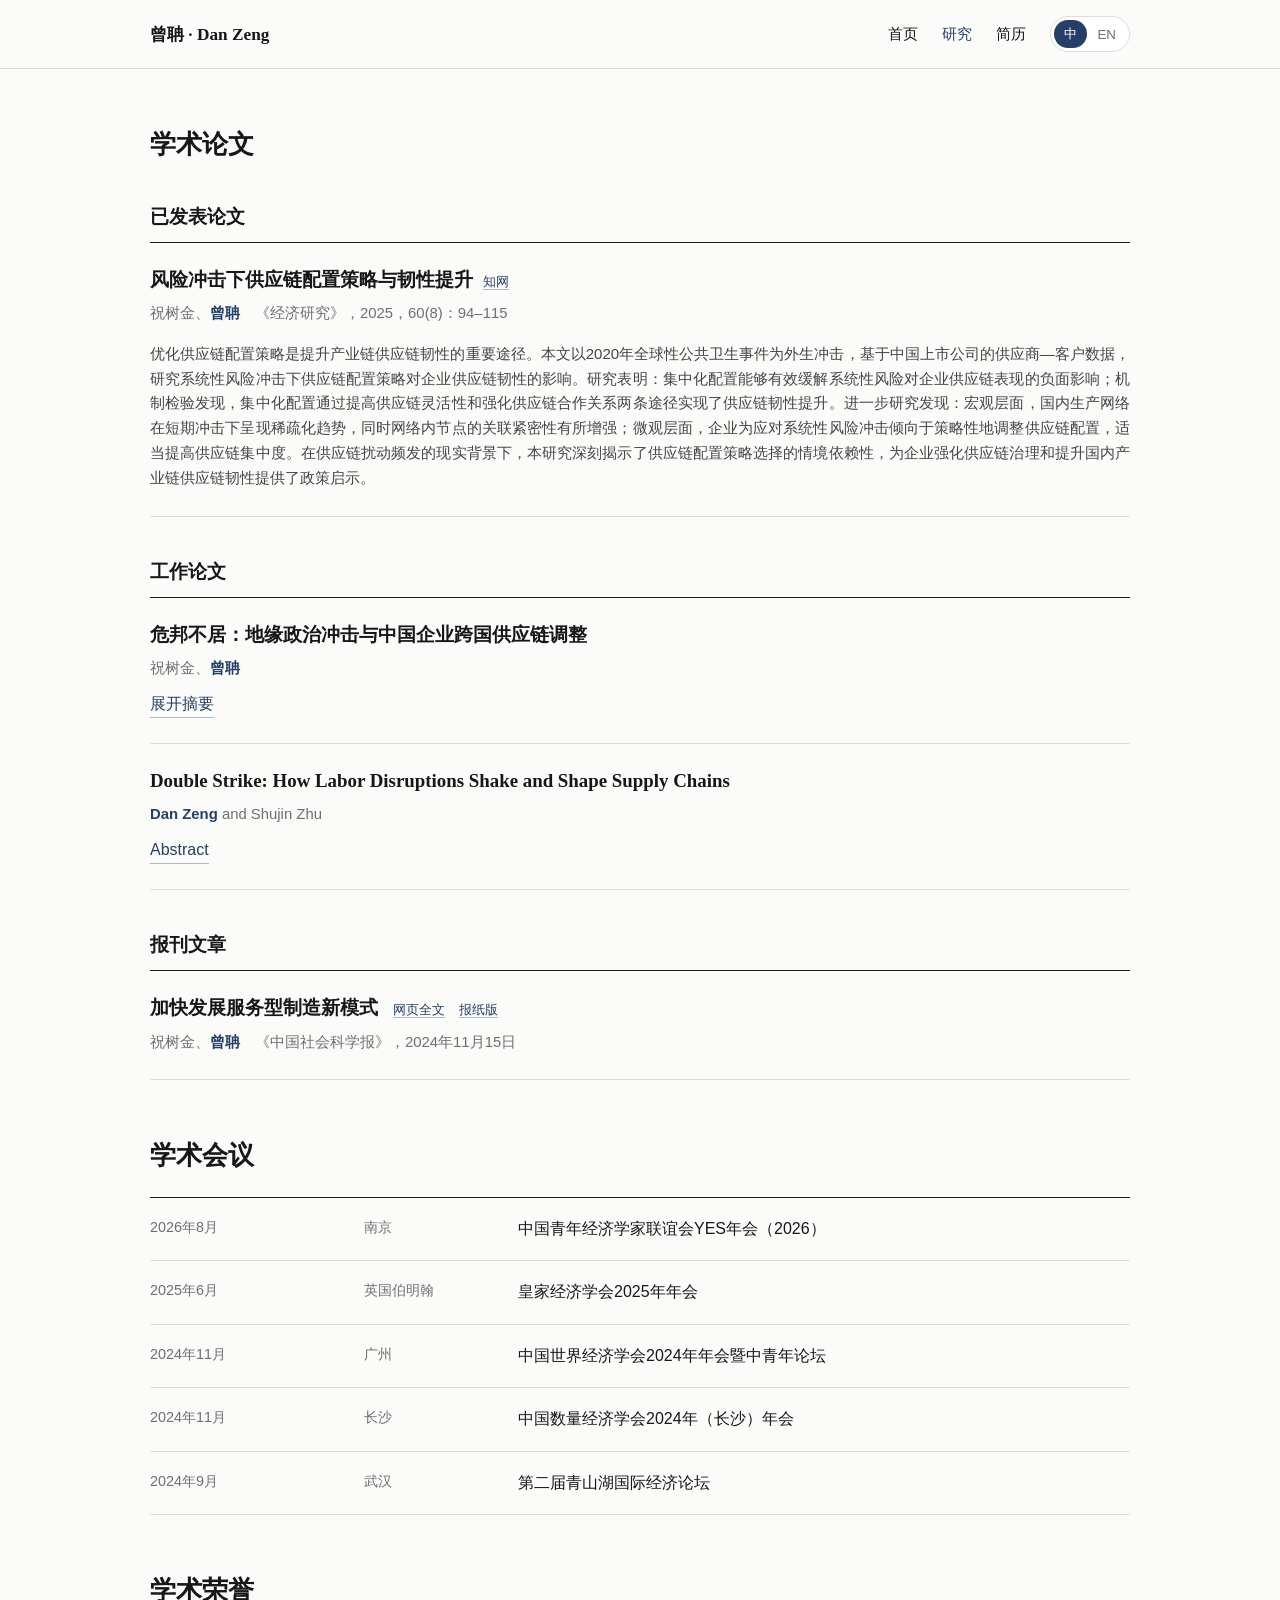
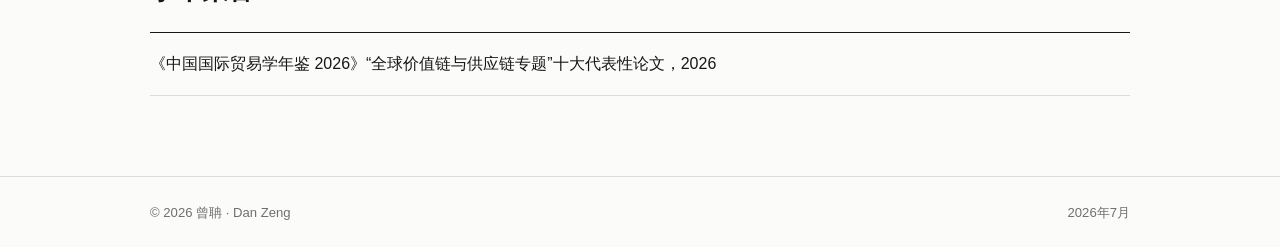
==== research/index.html @ 36a7c8dc "Academic homepage" ====
<!doctype html>
<html lang="zh-CN">
<head>
  <meta charset="utf-8">
  <meta name="viewport" content="width=device-width,initial-scale=1">
  <meta name="description" content="曾聃（Dan Zeng）的学术论文、学术会议与学术荣誉。">
  <title>研究｜曾聃</title>
  <link rel="stylesheet" href="../assets/style.css">
</head>
<body data-page="research">

<header>
  <nav class="shell">
    <a class="brand" href="../index.html">
      <span class="zh-inline">曾聃 · Dan Zeng</span>
      <span class="en-inline">Dan Zeng</span>
    </a>
    <div class="nav-right">
      <a class="nav-link" href="../index.html">
        <span class="zh-inline">首页</span>
        <span class="en-inline">Home</span>
      </a>
      <a class="nav-link current" href="../research/">
        <span class="zh-inline">研究</span>
        <span class="en-inline">Research</span>
      </a>
      <a class="cvnav zh-inline" href="../assets/Dan_Zeng_CV.pdf" download="曾聃_CV.pdf">简历</a>
      <a class="cvnav en-inline" href="../assets/Dan_Zeng_CV.pdf" download="Dan_Zeng_CV.pdf">CV</a>
      <div class="lang">
        <button class="active" data-lang="zh">
          <span class="zh-inline">中</span>
          <span class="en-inline">ZH</span>
        </button>
        <button data-lang="en">EN</button>
      </div>
    </div>
  </nav>
</header>

<main class="shell">
<section class="">
<div data-zh="">
<section class="section">
<h2 class="section-title">学术论文</h2>
<h3 class="group-title">已发表论文</h3>
<div class="list">
<article class="entry">
<h3>风险冲击下供应链配置策略与韧性提升<a class="title-link" href="https://kns.cnki.net/kcms2/article/abstract?v=sUuNT8fGw0Y4GY1G13evHXnvsUGWFtTm3AGxuzc1XYbuRYYMuDi2vYIaDCOghoCq0rCmxSfjYTHoL0XJnp8tQxZayFyf7AiQIaCvtNJuviTf3BXlZ0Lkf_RaX3jJgqE-dHSLR-b7Gu_nHkRjNMzJjn4wbtHKgWnX2K0snzRrlSoRZ4gO3MzoKQ==&amp;uniplatform=NZKPT&amp;language=CHS" target="_blank">知网</a></h3>
<div class="pub-meta">祝树金、<strong>曾聃</strong>　《经济研究》，2025，60(8)：94–115</div>
<p class="paper-abstract">优化供应链配置策略是提升产业链供应链韧性的重要途径。本文以2020年全球性公共卫生事件为外生冲击，基于中国上市公司的供应商—客户数据，研究系统性风险冲击下供应链配置策略对企业供应链韧性的影响。研究表明：集中化配置能够有效缓解系统性风险对企业供应链表现的负面影响；机制检验发现，集中化配置通过提高供应链灵活性和强化供应链合作关系两条途径实现了供应链韧性提升。进一步研究发现：宏观层面，国内生产网络在短期冲击下呈现稀疏化趋势，同时网络内节点的关联紧密性有所增强；微观层面，企业为应对系统性风险冲击倾向于策略性地调整供应链配置，适当提高供应链集中度。在供应链扰动频发的现实背景下，本研究深刻揭示了供应链配置策略选择的情境依赖性，为企业强化供应链治理和提升国内产业链供应链韧性提供了政策启示。</p>
</article>
</div>
<h3 class="group-title">工作论文</h3>
<div class="list">
<article class="entry">
<h3>危邦不居：地缘政治冲击与中国企业跨国供应链调整</h3>
<div class="authors">祝树金、<strong>曾聃</strong></div>
<div class="actions"><button onclick="toggleAbs('geo-zh',this,'展开摘要','收起摘要')">展开摘要</button></div>
<div class="abstract" id="geo-zh">地缘政治博弈正在深刻重塑国际经贸秩序与全球生产分工格局，维护产业链供应链安全稳定的重要性日益凸显。本文基于GDELT新闻大数据和FactSet Revere全球供应链数据，构造中国与海外来源国之间的双边地缘政治冲击指标，考察其对中国上市公司跨国供应链调整的影响。研究发现，双边地缘政治冲击显著增加了企业在受影响来源国的供应商关系终止数，使其在该来源国的供应商关系数量净减少；机制检验发现，企业地缘政治风险感知是上述影响的重要传导渠道，形成具体风险预期的企业关系终止数更多；从效率与安全选择偏向来看，地缘政治冲击使企业在终止既有供应商关系时更侧重于安全优先而规避潜在风险。进一步考察企业整体跨国供应链布局发现，企业在短期内主要通过在既有来源国范围内调整供应商组合以应对地缘政治冲击。本研究系统揭示了地缘政治冲击下中国企业跨国供应链调整的特征与路径，为更好统筹发展和安全、防范和应对地缘政治风险提供了政策启示。</div>
</article>
<article class="entry">
<h3 lang="en">Double Strike: How Labor Disruptions Shake and Shape Supply Chains</h3>
<div class="authors"><strong>Dan Zeng</strong> and Shujin Zhu</div>
<div class="actions"><button onclick="toggleAbs('double-zh',this,'Abstract','Hide abstract')">Abstract</button></div>
<div class="abstract" id="double-zh" lang="en">This paper studies the propagation of labor disruptions through supply chains and the role of diversification in shaping resilience. Using data on 5 million supply chain relationships and major work stoppages in the United States, we document three key facts: strikes propagate mainly upstream, causing substantial revenue losses for suppliers while leaving customers largely unaffected; diversification weakens resilience, as the costs of managing diverse networks outweigh risk-sharing benefits; affected suppliers lose more customers and acquire fewer new ones, especially among diversified suppliers. These findings reveal potential vulnerabilities of diversification strategies in risk management.</div>
</article>
</div>
<h3 class="group-title">报刊文章</h3>
<div class="list">
<article class="entry">
<h3>加快发展服务型制造新模式 <a class="title-link" href="https://www.cssn.cn/skgz/bwyc/202411/t20241115_5802596.shtml" target="_blank">网页全文</a> <a class="title-link" href="https://epaper.csstoday.cn/epaper/read.do?m=i&amp;iid=6964&amp;eid=50230&amp;idate=12_2024-11-15_A04" target="_blank">报纸版</a></h3>
<div class="pub-meta">祝树金、<strong>曾聃</strong>　《中国社会科学报》，2024年11月15日</div>
</article>
</div>
</section>
<section class="section">
<h2 class="section-title">学术会议</h2>
<div class="conference-list">
<div class="conference-row"><div class="conf-date">2026年8月</div><div class="conf-place">南京</div><div>中国青年经济学家联谊会YES年会（2026）</div></div>
<div class="conference-row"><div class="conf-date">2025年6月</div><div class="conf-place">英国伯明翰</div><div>皇家经济学会2025年年会</div></div>
<div class="conference-row"><div class="conf-date">2024年11月</div><div class="conf-place">广州</div><div>中国世界经济学会2024年年会暨中青年论坛</div></div>
<div class="conference-row"><div class="conf-date">2024年11月</div><div class="conf-place">长沙</div><div>中国数量经济学会2024年（长沙）年会</div></div>
<div class="conference-row"><div class="conf-date">2024年9月</div><div class="conf-place">武汉</div><div>第二届青山湖国际经济论坛</div></div>
</div>
</section>
<section class="section">
<h2 class="section-title">学术荣誉</h2>
<div class="simple-list">
<div class="simple-item">《中国国际贸易学年鉴 2026》“全球价值链与供应链专题”十大代表性论文，2026</div>
</div>
</section>
</div>
<div data-en="">
<section class="section">
<h2 class="section-title">Research Papers</h2>
<h3 class="group-title">Publication</h3>
<div class="list">
<article class="entry">
<h3>Supply Chain Configuration Strategies and Resilience Enhancement under Risk Shocks<a class="title-link" href="https://kns.cnki.net/kcms2/article/abstract?v=sUuNT8fGw0Y4GY1G13evHXnvsUGWFtTm3AGxuzc1XYbuRYYMuDi2vYIaDCOghoCq0rCmxSfjYTHoL0XJnp8tQxZayFyf7AiQIaCvtNJuviTf3BXlZ0Lkf_RaX3jJgqE-dHSLR-b7Gu_nHkRjNMzJjn4wbtHKgWnX2K0snzRrlSoRZ4gO3MzoKQ==&amp;uniplatform=NZKPT&amp;language=CHS" target="_blank">CNKI</a></h3>
<div class="pub-meta">Shujin Zhu and <strong>Dan Zeng</strong> · <em>Economic Research Journal</em>, 2025, 60(8): 94–115</div>
<p class="paper-abstract">Optimizing supply-chain configuration is an important means of strengthening supply-chain resilience. Taking the global public-health emergency in 2020 as an exogenous shock and using supplier–customer data for Chinese listed firms, this paper examines how supply-chain configuration affects firm resilience under systemic risk. Concentrated configurations significantly mitigate the adverse effects of systemic risk on supply-chain performance. This effect operates through greater supply-chain flexibility and stronger cooperative relationships. At the macro level, domestic production networks become sparser after a short-run shock while ties among remaining nodes become closer. At the micro level, firms respond strategically by moderately increasing supply-chain concentration. The findings highlight the context dependence of supply-chain configuration choices and provide implications for supply-chain governance and resilience.</p>
</article>
</div>
<h3 class="group-title">Working Papers</h3>
<div class="list">
<article class="entry">
<h3>Avoiding Troubled Countries: Geopolitical Shocks and the Reconfiguration of Chinese Firms’ Global Supply Chains</h3>
<div class="authors">Shujin Zhu and <strong>Dan Zeng</strong></div>
<div class="actions"><button onclick="toggleAbs('geo-en',this,'Abstract','Hide abstract')">Abstract</button></div>
<div class="abstract" id="geo-en">Geopolitical rivalry is profoundly reshaping the international economic and trade order and the global division of production, making the security and stability of industrial and supply chains increasingly important. Using GDELT news data and FactSet Revere global supply-chain data, this paper constructs bilateral geopolitical-shock measures between China and foreign source countries and examines their effects on the cross-border supply-chain adjustments of Chinese listed firms. Bilateral geopolitical shocks significantly increase the number of supplier relationships terminated in the affected source country and reduce firms’ net number of supplier relationships there. Firms’ perceived geopolitical risk is an important transmission channel: firms that form concrete expectations of risk terminate more relationships. When balancing efficiency and security, firms place greater weight on security and avoid potential risks when terminating incumbent supplier relationships. In the short run, firms mainly respond by reconfiguring suppliers within their existing set of source countries. The findings document how Chinese firms adjust cross-border supply chains under geopolitical shocks and provide implications for coordinating development and security and managing geopolitical risk.</div>
</article>
<article class="entry">
<h3>Double Strike: How Labor Disruptions Shake and Shape Supply Chains</h3>
<div class="authors"><strong>Dan Zeng</strong> and Shujin Zhu</div>
<div class="actions"><button onclick="toggleAbs('double-en',this,'Abstract','Hide abstract')">Abstract</button></div>
<div class="abstract" id="double-en">This paper studies the propagation of labor disruptions through supply chains and the role of diversification in shaping resilience. Using data on 5 million supply chain relationships and major work stoppages in the United States, we document three key facts: strikes propagate mainly upstream, causing substantial revenue losses for suppliers while leaving customers largely unaffected; diversification weakens resilience, as the costs of managing diverse networks outweigh risk-sharing benefits; affected suppliers lose more customers and acquire fewer new ones, especially among diversified suppliers. These findings reveal potential vulnerabilities of diversification strategies in risk management.</div>
</article>
</div>
<h3 class="group-title">Newspaper Article</h3>
<div class="list">
<article class="entry">
<h3>Accelerating the Development of New Service-Oriented Manufacturing Models <a class="title-link" href="https://www.cssn.cn/skgz/bwyc/202411/t20241115_5802596.shtml" target="_blank">Web Article</a> <a class="title-link" href="https://epaper.csstoday.cn/epaper/read.do?m=i&amp;iid=6964&amp;eid=50230&amp;idate=12_2024-11-15_A04" target="_blank">Print Edition</a></h3>
<div class="pub-meta">Shujin Zhu and <strong>Dan Zeng</strong> · <em>Chinese Social Sciences Today</em>, November 15, 2024</div>
</article>
</div>
</section>
<section class="section">
<h2 class="section-title">Conferences</h2>
<div class="conference-list">
<div class="conference-row"><div class="conf-date">August 2026</div><div class="conf-place">Nanjing, China</div><div>Young Economist Society (YES) Annual Conference 2026</div></div>
<div class="conference-row"><div class="conf-date">June 2025</div><div class="conf-place">Birmingham, UK</div><div>Royal Economic Society 2025 Annual Conference</div></div>
<div class="conference-row"><div class="conf-date">November 2024</div><div class="conf-place">Guangzhou, China</div><div>2024 Annual Conference and Young Scholars Forum of the Chinese Society of World Economics</div></div>
<div class="conference-row"><div class="conf-date">November 2024</div><div class="conf-place">Changsha, China</div><div>2024 Annual Conference of the Chinese Association of Quantitative Economics</div></div>
<div class="conference-row"><div class="conf-date">September 2024</div><div class="conf-place">Wuhan, China</div><div>Second Qingshan Lake International Economics Forum</div></div>
</div>
</section>
<section class="section">
<h2 class="section-title">Honors</h2>
<div class="simple-list">
<div class="simple-item">Top Ten Representative Papers in the “Global Value Chains and Supply Chains” Section, <em>China International Trade Yearbook 2026</em>, 2026</div>
</div>
</section>
</div>
</section>
</main>

<footer>
  <div class="footer shell">
    <span class="zh-inline">© 2026 曾聃 · Dan Zeng</span>
    <span class="en-inline">© 2026 Dan Zeng</span>
    <span class="zh-inline">2026年7月</span>
    <span class="en-inline">July 2026</span>
  </div>
</footer>

<script src="../assets/site.js"></script>
</body>
</html>
---- assets/style.css ----
:root{--bg:#fbfbfa;--paper:#fff;--text:#171717;--muted:#6f6f6f;--line:#ddddda;--accent:#263f66;--max:980px}
*{box-sizing:border-box} body{margin:0;background:var(--bg);color:var(--text);font-family:"Noto Sans SC","PingFang SC","Microsoft YaHei",-apple-system,BlinkMacSystemFont,"Segoe UI",sans-serif;line-height:1.65}
a{color:inherit;text-decoration:none} a:hover{color:var(--accent)} .shell{width:min(calc(100% - 40px),var(--max));margin:auto}
header{position:sticky;top:0;z-index:5;background:rgba(251,251,250,.94);border-bottom:1px solid var(--line);backdrop-filter:blur(12px)}
nav{min-height:68px;display:flex;align-items:center;justify-content:space-between;gap:24px}
.brand{font:700 1.08rem Georgia,serif} .nav-right{display:flex;align-items:center;gap:24px;font-size:.93rem}
.nav-link{cursor:pointer} .lang{display:flex;padding:3px;border:1px solid var(--line);border-radius:999px;background:white}
.lang button{border:0;background:transparent;border-radius:999px;padding:5px 10px;color:var(--muted);cursor:pointer} .lang button.active{background:var(--accent);color:#fff}
main{padding-bottom:80px} .page{display:none} .page.active{display:block}
.hero{display:grid;grid-template-columns:minmax(0,1fr) 340px;gap:64px;align-items:center;padding:82px 0 68px;border-bottom:1px solid var(--line)}
.photo{width:150px;height:150px;object-fit:cover;object-position:center 23%;border-radius:8px}
h1{margin:0;font:600 clamp(3rem,6vw,5rem)/1 Georgia,"Times New Roman","Songti SC",serif;letter-spacing:-.035em}
.name-en{display:block;margin:14px 0 0;padding:0;color:var(--muted);font:400 clamp(1.15rem,2.2vw,1.55rem) Georgia,serif;letter-spacing:0;word-spacing:.08em;text-align:left}
.identity{margin-top:28px;font-size:1.04rem} .sub-en{color:var(--muted);font:400 .95rem Georgia,serif} .aff{margin-top:14px}
.side{display:flex;flex-direction:column;align-items:flex-start} .side .photo{margin-bottom:22px}.interest-block{padding-left:22px;border-left:2px solid var(--accent)} .side h2{margin:0 0 12px;font-size:.82rem;letter-spacing:.1em;text-transform:uppercase;color:var(--muted)}
.interest{margin:0;font:400 1.25rem/1.45 Georgia,"Times New Roman","Songti SC",serif} .interest-en{margin-top:8px;color:var(--muted);font:.95rem/1.5 Georgia,serif}
.contact{display:flex;gap:10px 20px;flex-wrap:wrap;margin-top:24px;font-size:.92rem} .contact a{border-bottom:1px solid var(--line)}
.section{padding-top:58px} .section-title{margin:0 0 24px;font:600 1.65rem Georgia,"Times New Roman","Songti SC",serif}
.edu-list,.list{border-top:1px solid var(--text)} .edu,.entry{padding:23px 0 25px;border-bottom:1px solid var(--line)}
.edu{display:grid;grid-template-columns:155px 1fr;gap:28px}.mentor{margin-left:2em} .date,.meta{color:var(--muted);font-size:.9rem}
.group-title{margin:42px 0 12px;font:600 1.2rem Georgia,"Times New Roman","Songti SC",serif}
.entry h3{margin:0;font:600 1.18rem/1.5 Georgia,"Times New Roman","Songti SC",serif} .authors,.journal{margin:7px 0 0;color:var(--muted);font-size:.93rem}
.actions{margin-top:10px;display:flex;gap:16px;flex-wrap:wrap} .actions button,.actions a{border:0;background:none;padding:0;color:var(--accent);font:inherit;cursor:pointer;border-bottom:1px solid #aeb9c8}
.abstract{display:none;margin:16px 0 0;padding-left:16px;border-left:2px solid var(--line);color:#444;font-size:.94rem;text-align:justify}
.simple-list{border-top:1px solid var(--text)} .simple-item{padding:18px 0;border-bottom:1px solid var(--line)}
footer{border-top:1px solid var(--line);color:var(--muted);font-size:.82rem} .footer{min-height:70px;display:flex;align-items:center;justify-content:space-between}
[data-en]{display:none} body.en [data-zh]{display:none} body.en [data-en]{display:block} body.en .zh-inline{display:none} body:not(.en) .en-inline{display:none}
@media(max-width:760px){.shell{width:min(calc(100% - 28px),var(--max))} .nav-right{gap:13px} .hero{grid-template-columns:minmax(0,1fr) 190px;gap:30px;padding:55px 0 48px} .photo{width:110px;height:110px} .edu{grid-template-columns:1fr;gap:5px}.mentor{margin-left:1.5em}}
@media(max-width:520px){.brand{font-size:1rem} .nav-right{font-size:.86rem} .hero{grid-template-columns:1fr;gap:28px} .photo{width:100px;height:100px} .side{width:100%}.cvnav{display:none}.mentor{display:inline;margin-left:1em}}

.paper-abstract{margin:16px 0 0;color:#444;font-size:.94rem;text-align:justify}
.conference-row{display:grid;grid-template-columns:190px 130px 1fr;gap:24px;padding:18px 0;border-bottom:1px solid var(--line)}
.conference-row:first-child{border-top:1px solid var(--text)}
.conf-date,.conf-place{color:var(--muted);font-size:.9rem}
@media(max-width:650px){.conference-row{grid-template-columns:1fr;gap:3px}}

.side{width:100%}
.interest-block{width:100%}
.authors strong{color:var(--accent);font-weight:800}
.pub-meta{margin-top:7px;color:var(--muted);font-size:.93rem}
.pub-meta strong{color:var(--accent);font-weight:800}
.title-link{margin-left:10px;color:var(--accent);font-size:.84rem;font-weight:500;border-bottom:1px solid #aeb9c8;vertical-align:middle}


.hero{align-items:start}
.side{padding-top:18px}
.side .photo{
  width:132px;
  height:148px;
  object-fit:cover;
  object-position:center 18%;
  margin:0 0 20px 12px;
  border-radius:7px;
}
.interest-block{width:100%}
@media(max-width:760px){
  .side{padding-top:8px}
  .side .photo{width:116px;height:132px;margin-left:8px}
}
@media(max-width:520px){
  .side .photo{width:104px;height:118px;margin-left:0}
}


.hero{
  grid-template-columns:minmax(0,1fr) 190px;
  gap:72px;
  align-items:center;
}
.side{
  display:flex;
  align-items:center;
  justify-content:center;
  padding-top:0;
}
.side .photo{
  width:160px;
  height:205px;
  margin:0;
  object-fit:cover;
  object-position:center 18%;
}
.interest-inline{
  margin-top:22px;
}
.interest-inline h2{
  margin:0 0 7px;
  color:var(--muted);
  font-size:.82rem;
  letter-spacing:.1em;
  text-transform:uppercase;
}
.interest-inline .interest{
  margin:0;
  font:400 1.2rem/1.45 Georgia,"Times New Roman","Songti SC",serif;
}
@media(max-width:760px){
  .hero{
    grid-template-columns:minmax(0,1fr) 145px;
    gap:34px;
  }
  .side .photo{
    width:132px;
    height:170px;
  }
}
@media(max-width:520px){
  .hero{
    grid-template-columns:1fr;
  }
  .side{
    justify-content:flex-start;
  }
  .side .photo{
    width:118px;
    height:152px;
  }
}

.interest-inline{
  margin:20px 0 0;
  font-size:1rem;
  line-height:1.6;
}


.hero{
  grid-template-columns:600px 190px;
  gap:65px;
  justify-content:start;
}
.identity{
  font-size:1.12rem;
}
.identity .aff{
  margin-top:16px;
}
.interest-inline{
  font-size:1.08rem;
  margin-top:24px;
}
.contact{
  font-size:1rem;
  margin-top:24px;
}
.side .photo{
  width:160px;
  height:205px;
}
@media(max-width:900px){
  .hero{
    grid-template-columns:minmax(0,1fr) 175px;
    gap:38px;
  }
}
@media(max-width:760px){
  .hero{
    grid-template-columns:minmax(0,1fr) 145px;
    gap:26px;
  }
  .identity{font-size:1.05rem}
  .interest-inline{font-size:1rem}
}


.hero{
  grid-template-columns:460px 180px !important;
  column-gap:88px !important;
  justify-content:start !important;
  align-items:start !important;
  padding:72px 0 58px !important;
}
.hero > div:first-child{
  display:flex;
  flex-direction:column;
  align-items:flex-start;
}
.hero h1{
  margin:0 0 34px !important;
}
.identity{
  display:flex !important;
  flex-direction:column !important;
  gap:16px !important;
  margin:0 !important;
  font-size:1.15rem !important;
  line-height:1.5 !important;
}
.identity .aff{
  margin:0 !important;
}
.interest-inline{
  margin:16px 0 0 !important;
  font-size:1.15rem !important;
  line-height:1.5 !important;
}
.contact{
  margin-top:24px !important;
  font-size:1rem !important;
}
.side{
  padding:4px 0 0 !important;
  display:flex !important;
  justify-content:flex-start !important;
  align-items:flex-start !important;
}
.side .photo{
  width:176px !important;
  height:228px !important;
  margin:0 !important;
  object-fit:cover !important;
  object-position:center 18% !important;
  border-radius:7px !important;
}
@media(max-width:820px){
  .hero{grid-template-columns:minmax(0,1fr) 155px !important;column-gap:34px !important;}
  .side .photo{width:148px !important;height:192px !important;}
}
@media(max-width:560px){
  .hero{grid-template-columns:1fr !important;row-gap:30px !important;}
  .side .photo{width:128px !important;height:166px !important;}
}


.hero h1{margin-bottom:30px !important;}
.identity{gap:12px !important;}
.interest-inline{margin-top:12px !important;}
.contact{margin-top:14px !important;}


.hero{
  grid-template-columns:520px 220px !important;
  column-gap:72px !important;
  justify-content:start !important;
  align-items:start !important;
  padding:64px 0 46px !important;
}
.hero > div:first-child{
  display:flex !important;
  flex-direction:column !important;
  align-items:flex-start !important;
}
.hero h1{
  margin:0 0 26px !important;
}
.identity{
  display:flex !important;
  flex-direction:column !important;
  gap:18px !important;
  margin:0 !important;
  font-size:1.22rem !important;
  line-height:1.48 !important;
}
.identity .aff{
  margin:0 !important;
}
.interest-inline{
  margin-top:24px !important;
  font-size:1.12rem !important;
  line-height:1.55 !important;
}
.contact{
  margin-top:18px !important;
  font-size:1.04rem !important;
  gap:10px 18px !important;
}
.side{
  display:flex !important;
  justify-content:flex-start !important;
  align-items:flex-start !important;
  padding:2px 0 0 22px !important;
}
.side .photo{
  width:188px !important;
  height:244px !important;
  margin:0 !important;
  object-fit:cover !important;
  object-position:center 14% !important;
  border-radius:7px !important;
}
@media(max-width:980px){
  .hero{grid-template-columns:minmax(0,1fr) 200px !important;column-gap:46px !important;}
  .side{padding-left:8px !important;}
  .side .photo{width:170px !important;height:220px !important;}
}
@media(max-width:760px){
  .hero{grid-template-columns:minmax(0,1fr) 160px !important;column-gap:28px !important;padding:48px 0 40px !important;}
  .identity{font-size:1.08rem !important;gap:14px !important;}
  .interest-inline{font-size:1rem !important;margin-top:20px !important;}
  .contact{font-size:.98rem !important;}
  .side{padding-left:0 !important;}
  .side .photo{width:145px !important;height:188px !important;}
}
@media(max-width:560px){
  .hero{grid-template-columns:1fr !important;row-gap:26px !important;padding:40px 0 34px !important;}
  .side{justify-content:flex-start !important;padding-left:0 !important;}
  .side .photo{width:128px !important;height:166px !important;}
}


.hero{
  grid-template-columns:520px 200px !important;
  column-gap:186px !important;
  justify-content:start !important;
  align-items:start !important;
  padding:64px 0 46px !important;
}
.side{
  padding:0 !important;
  display:flex !important;
  justify-content:flex-start !important;
  align-items:flex-start !important;
}
.side .photo{
  width:200px !important;
  height:260px !important;
  margin:0 !important;
  object-fit:cover !important;
  object-position:center 14% !important;
  border-radius:7px !important;
}
@media(max-width:980px){
  .hero{grid-template-columns:minmax(0,1fr) 180px !important;column-gap:70px !important;}
  .side .photo{width:180px !important;height:234px !important;}
}
@media(max-width:760px){
  .hero{grid-template-columns:minmax(0,1fr) 150px !important;column-gap:28px !important;}
  .side .photo{width:145px !important;height:188px !important;}
}
@media(max-width:560px){
  .hero{grid-template-columns:1fr !important;row-gap:26px !important;}
  .side .photo{width:128px !important;height:166px !important;}
}


html { scroll-behavior: smooth; }
.nav-link.current { color: var(--accent); }
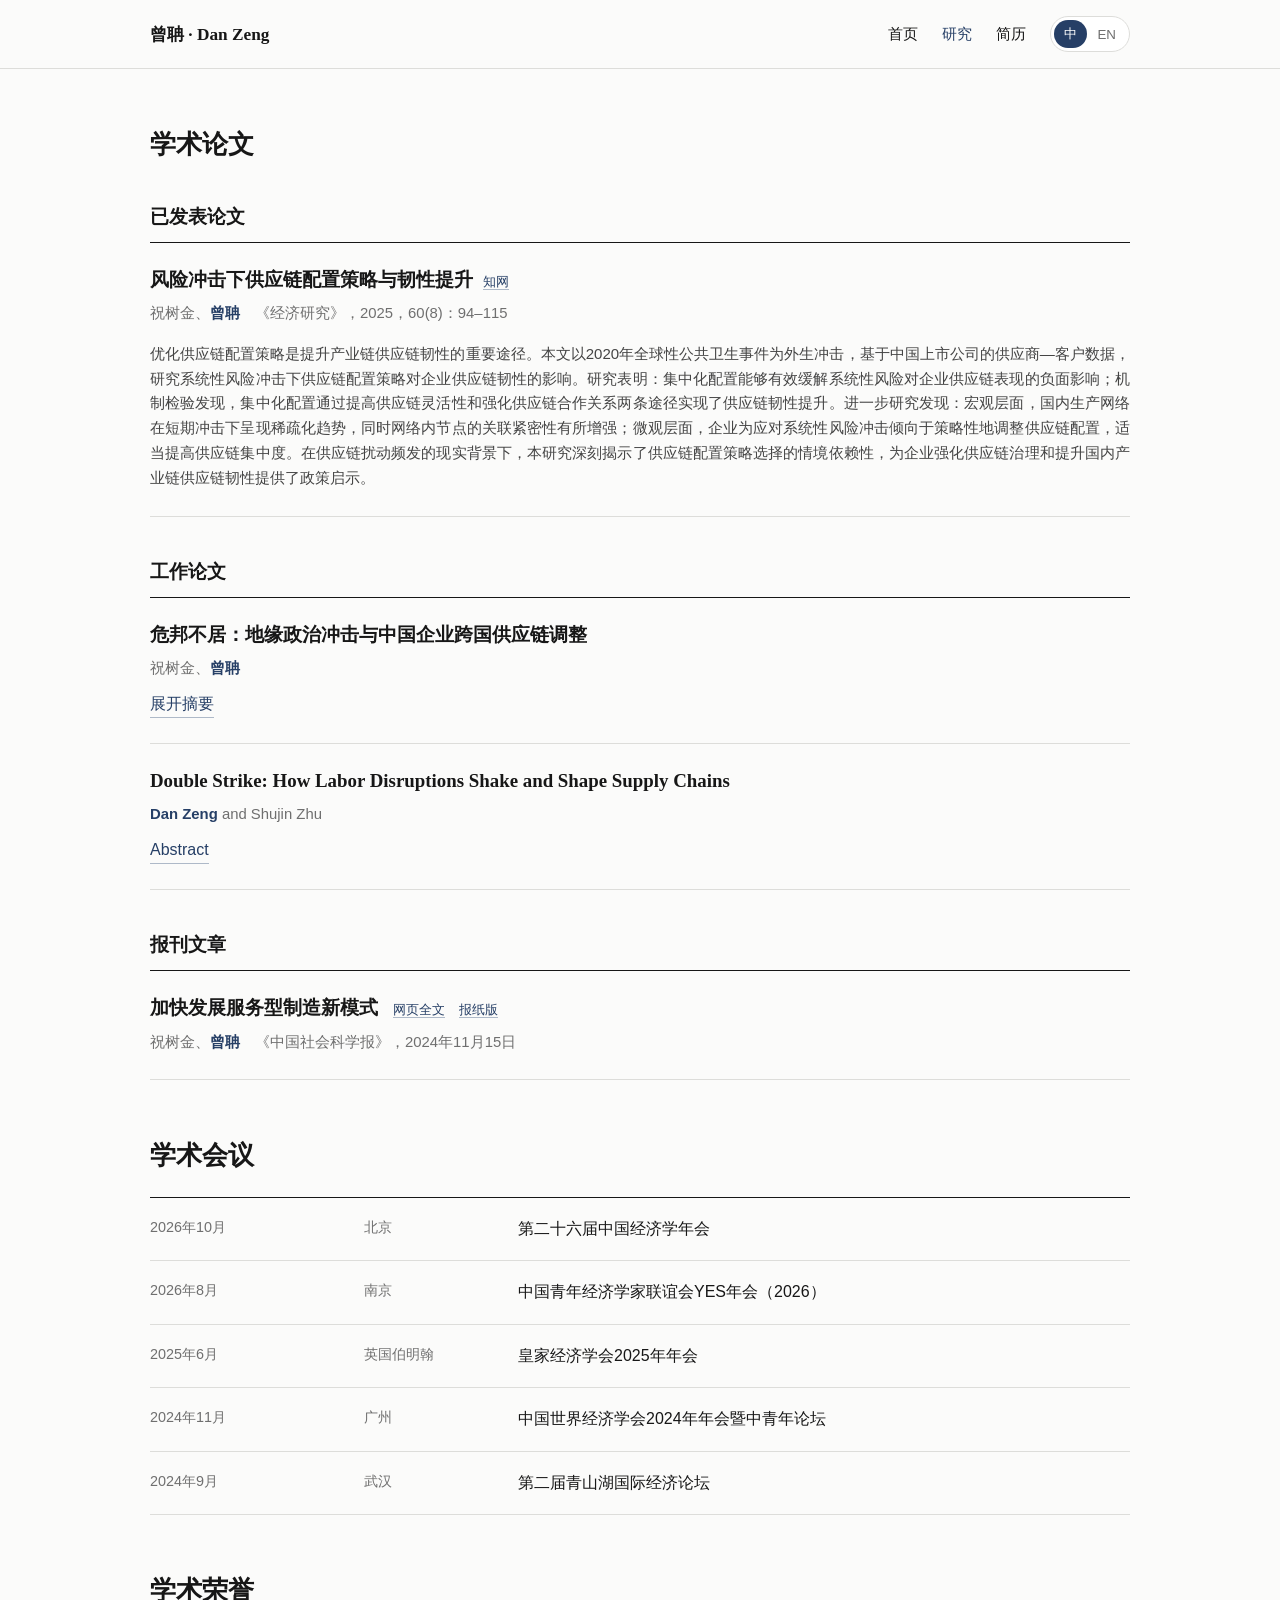
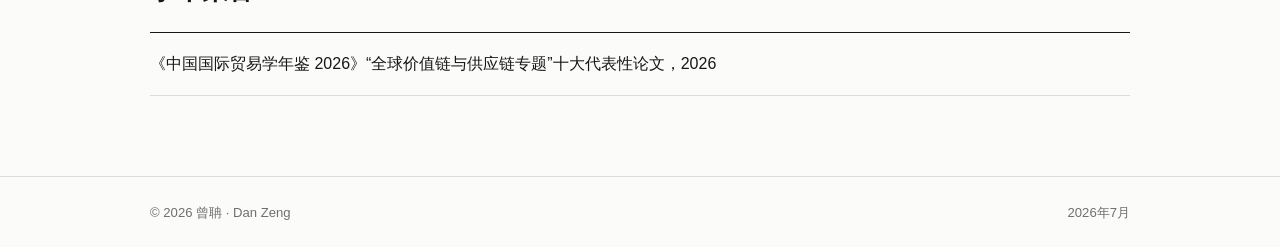
==== commit 91b5ce8b: "更新中英文学术会议记录" ====
--- a/research/index.html
+++ b/research/index.html
@@ -76,10 +76,10 @@
 <section class="section">
 <h2 class="section-title">学术会议</h2>
 <div class="conference-list">
+<div class="conference-row"><div class="conf-date">2026年10月</div><div class="conf-place">北京</div><div>第二十六届中国经济学年会</div></div>
 <div class="conference-row"><div class="conf-date">2026年8月</div><div class="conf-place">南京</div><div>中国青年经济学家联谊会YES年会（2026）</div></div>
 <div class="conference-row"><div class="conf-date">2025年6月</div><div class="conf-place">英国伯明翰</div><div>皇家经济学会2025年年会</div></div>
 <div class="conference-row"><div class="conf-date">2024年11月</div><div class="conf-place">广州</div><div>中国世界经济学会2024年年会暨中青年论坛</div></div>
-<div class="conference-row"><div class="conf-date">2024年11月</div><div class="conf-place">长沙</div><div>中国数量经济学会2024年（长沙）年会</div></div>
 <div class="conference-row"><div class="conf-date">2024年9月</div><div class="conf-place">武汉</div><div>第二届青山湖国际经济论坛</div></div>
 </div>
 </section>
@@ -127,10 +127,10 @@
 <section class="section">
 <h2 class="section-title">Conferences</h2>
 <div class="conference-list">
+<div class="conference-row"><div class="conf-date">October 2026</div><div class="conf-place">Beijing, China</div><div>26th China Economics Annual Conference</div></div>
 <div class="conference-row"><div class="conf-date">August 2026</div><div class="conf-place">Nanjing, China</div><div>Young Economist Society (YES) Annual Conference 2026</div></div>
 <div class="conference-row"><div class="conf-date">June 2025</div><div class="conf-place">Birmingham, UK</div><div>Royal Economic Society 2025 Annual Conference</div></div>
 <div class="conference-row"><div class="conf-date">November 2024</div><div class="conf-place">Guangzhou, China</div><div>2024 Annual Conference and Young Scholars Forum of the Chinese Society of World Economics</div></div>
-<div class="conference-row"><div class="conf-date">November 2024</div><div class="conf-place">Changsha, China</div><div>2024 Annual Conference of the Chinese Association of Quantitative Economics</div></div>
 <div class="conference-row"><div class="conf-date">September 2024</div><div class="conf-place">Wuhan, China</div><div>Second Qingshan Lake International Economics Forum</div></div>
 </div>
 </section>
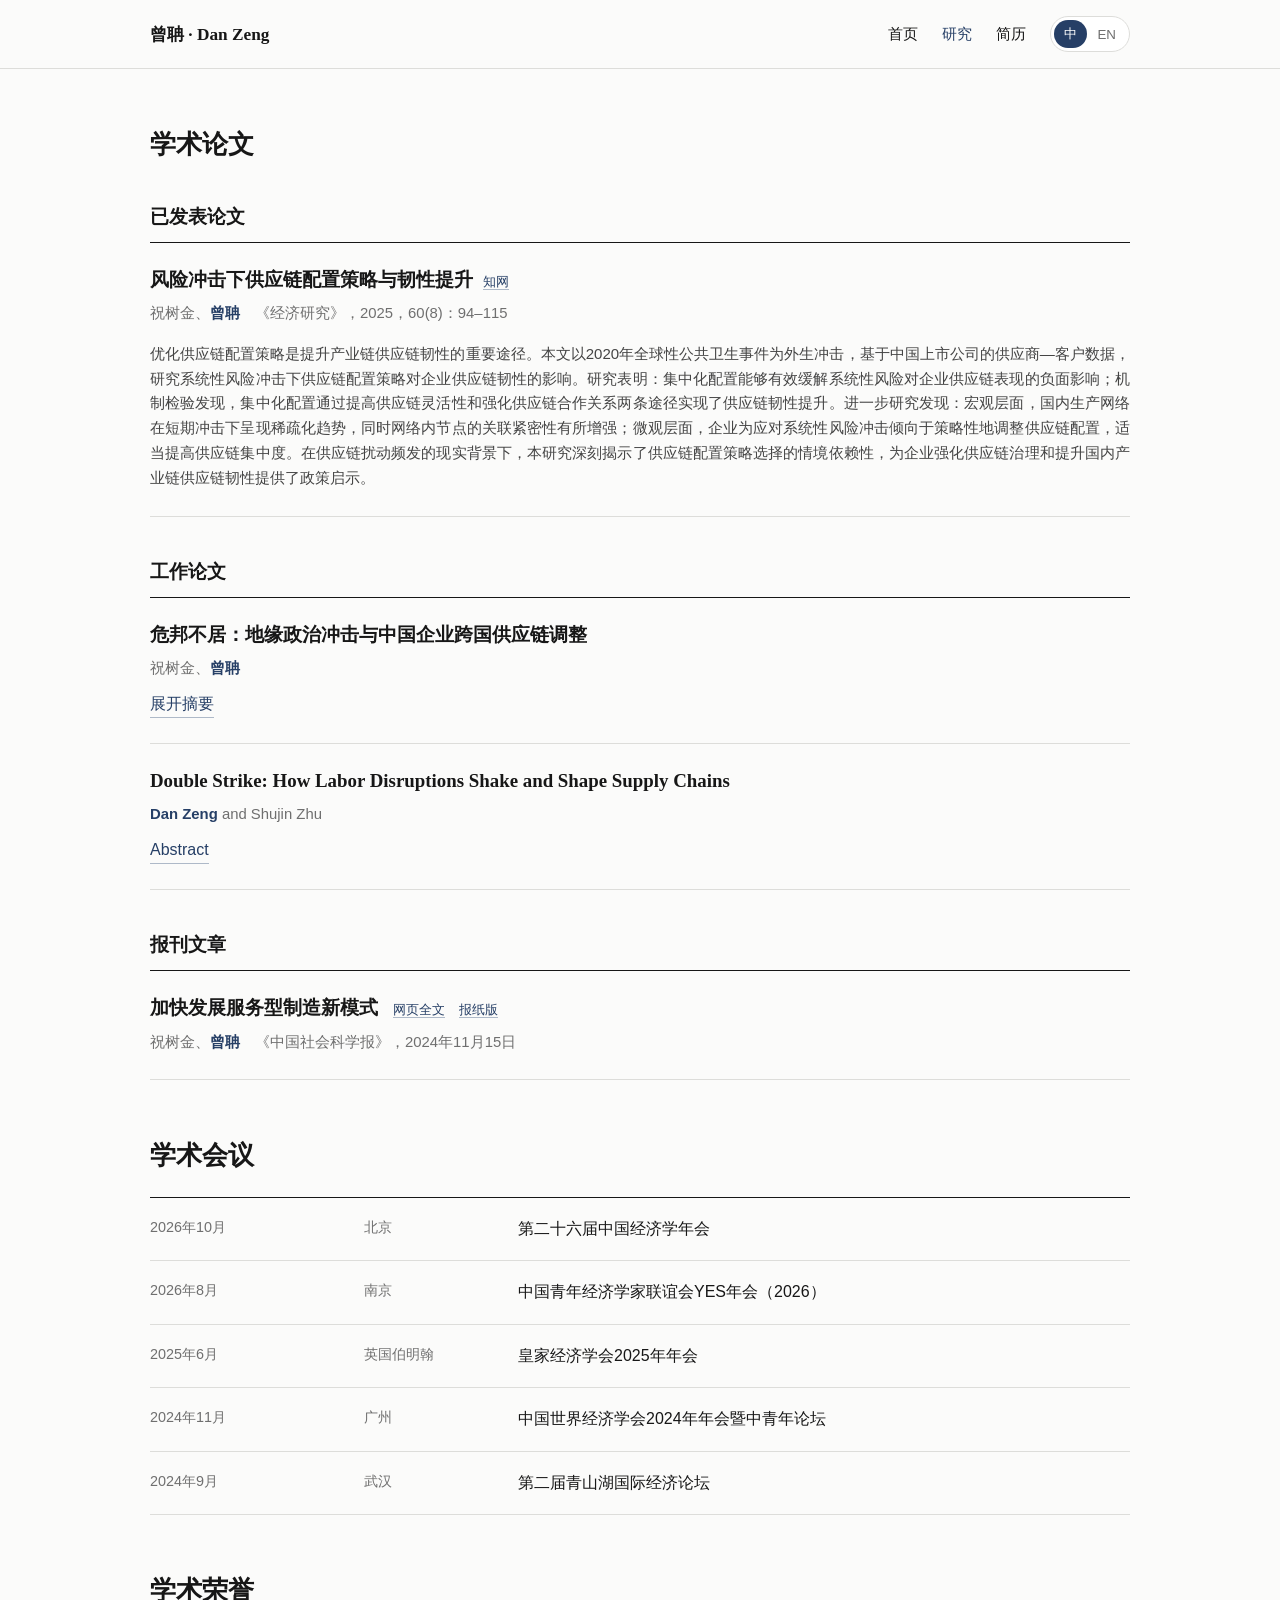
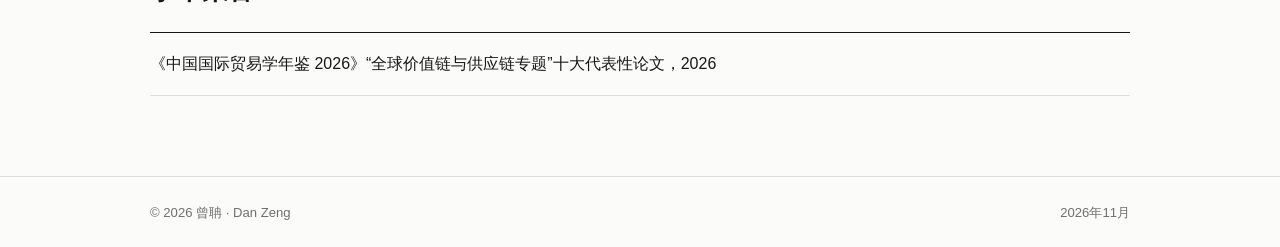
==== commit 33cfcf1b: "更新网页底部日期至2026年11月" ====
--- a/research/index.html
+++ b/research/index.html
@@ -148,8 +148,8 @@
   <div class="footer shell">
     <span class="zh-inline">© 2026 曾聃 · Dan Zeng</span>
     <span class="en-inline">© 2026 Dan Zeng</span>
-    <span class="zh-inline">2026年7月</span>
-    <span class="en-inline">July 2026</span>
+    <span class="zh-inline">2026年11月</span>
+    <span class="en-inline">November 2026</span>
   </div>
 </footer>
 
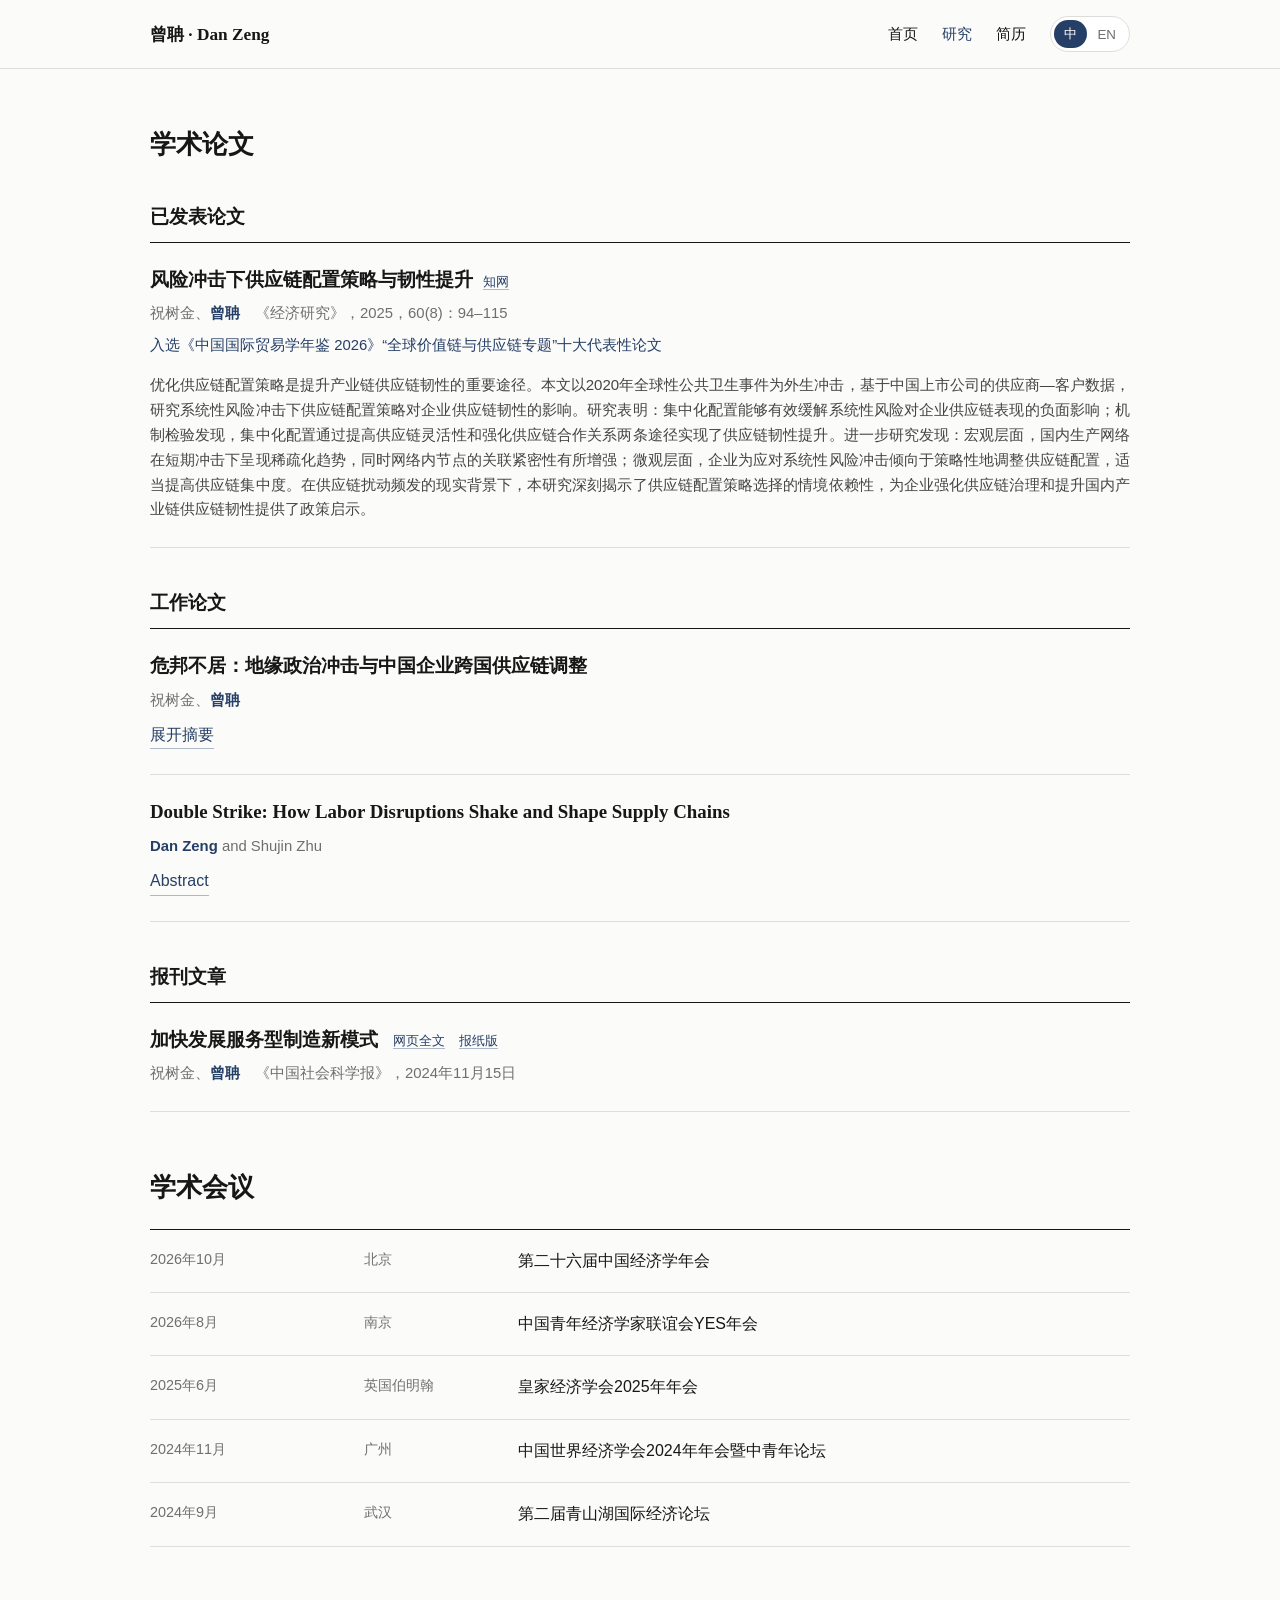
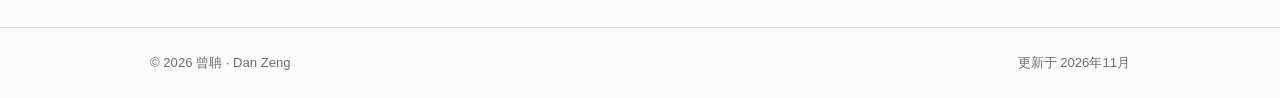
==== commit 4748daf3: "荣誉并入教育背景、学术荣誉挪到论文下、更新简历、清理样式表 Co-Authored-By: Claude Opus 5.5 <noreply@anthropic.com> Claude-Session" ====
--- a/research/index.html
+++ b/research/index.html
@@ -12,7 +12,7 @@
 <header>
   <nav class="shell">
     <a class="brand" href="../index.html">
-      <span class="zh-inline">曾聃 · Dan Zeng</span>
+      <span class="zh-inline">曾聃<span class="brand-sub"> · Dan Zeng</span></span>
       <span class="en-inline">Dan Zeng</span>
     </a>
     <div class="nav-right">
@@ -24,8 +24,8 @@
         <span class="zh-inline">研究</span>
         <span class="en-inline">Research</span>
       </a>
-      <a class="cvnav zh-inline" href="../assets/Dan_Zeng_CV.pdf" download="曾聃_CV.pdf">简历</a>
-      <a class="cvnav en-inline" href="../assets/Dan_Zeng_CV.pdf" download="Dan_Zeng_CV.pdf">CV</a>
+      <a class="cvnav zh-inline" href="../assets/Dan_Zeng_CV.pdf?v=20261122g" download="曾聃_CV.pdf">简历</a>
+      <a class="cvnav en-inline" href="../assets/Dan_Zeng_CV.pdf?v=20261122g" download="Dan_Zeng_CV.pdf">CV</a>
       <div class="lang">
         <button class="active" data-lang="zh">
           <span class="zh-inline">中</span>
@@ -47,6 +47,7 @@
 <article class="entry">
 <h3>风险冲击下供应链配置策略与韧性提升<a class="title-link" href="https://kns.cnki.net/kcms2/article/abstract?v=sUuNT8fGw0Y4GY1G13evHXnvsUGWFtTm3AGxuzc1XYbuRYYMuDi2vYIaDCOghoCq0rCmxSfjYTHoL0XJnp8tQxZayFyf7AiQIaCvtNJuviTf3BXlZ0Lkf_RaX3jJgqE-dHSLR-b7Gu_nHkRjNMzJjn4wbtHKgWnX2K0snzRrlSoRZ4gO3MzoKQ==&amp;uniplatform=NZKPT&amp;language=CHS" target="_blank">知网</a></h3>
 <div class="pub-meta">祝树金、<strong>曾聃</strong>　《经济研究》，2025，60(8)：94–115</div>
+<div class="pub-note">入选《中国国际贸易学年鉴 2026》“全球价值链与供应链专题”十大代表性论文</div>
 <p class="paper-abstract">优化供应链配置策略是提升产业链供应链韧性的重要途径。本文以2020年全球性公共卫生事件为外生冲击，基于中国上市公司的供应商—客户数据，研究系统性风险冲击下供应链配置策略对企业供应链韧性的影响。研究表明：集中化配置能够有效缓解系统性风险对企业供应链表现的负面影响；机制检验发现，集中化配置通过提高供应链灵活性和强化供应链合作关系两条途径实现了供应链韧性提升。进一步研究发现：宏观层面，国内生产网络在短期冲击下呈现稀疏化趋势，同时网络内节点的关联紧密性有所增强；微观层面，企业为应对系统性风险冲击倾向于策略性地调整供应链配置，适当提高供应链集中度。在供应链扰动频发的现实背景下，本研究深刻揭示了供应链配置策略选择的情境依赖性，为企业强化供应链治理和提升国内产业链供应链韧性提供了政策启示。</p>
 </article>
 </div>
@@ -77,16 +78,10 @@
 <h2 class="section-title">学术会议</h2>
 <div class="conference-list">
 <div class="conference-row"><div class="conf-date">2026年10月</div><div class="conf-place">北京</div><div>第二十六届中国经济学年会</div></div>
-<div class="conference-row"><div class="conf-date">2026年8月</div><div class="conf-place">南京</div><div>中国青年经济学家联谊会YES年会（2026）</div></div>
+<div class="conference-row"><div class="conf-date">2026年8月</div><div class="conf-place">南京</div><div>中国青年经济学家联谊会YES年会</div></div>
 <div class="conference-row"><div class="conf-date">2025年6月</div><div class="conf-place">英国伯明翰</div><div>皇家经济学会2025年年会</div></div>
 <div class="conference-row"><div class="conf-date">2024年11月</div><div class="conf-place">广州</div><div>中国世界经济学会2024年年会暨中青年论坛</div></div>
 <div class="conference-row"><div class="conf-date">2024年9月</div><div class="conf-place">武汉</div><div>第二届青山湖国际经济论坛</div></div>
-</div>
-</section>
-<section class="section">
-<h2 class="section-title">学术荣誉</h2>
-<div class="simple-list">
-<div class="simple-item">《中国国际贸易学年鉴 2026》“全球价值链与供应链专题”十大代表性论文，2026</div>
 </div>
 </section>
 </div>
@@ -98,6 +93,7 @@
 <article class="entry">
 <h3>Supply Chain Configuration Strategies and Resilience Enhancement under Risk Shocks<a class="title-link" href="https://kns.cnki.net/kcms2/article/abstract?v=sUuNT8fGw0Y4GY1G13evHXnvsUGWFtTm3AGxuzc1XYbuRYYMuDi2vYIaDCOghoCq0rCmxSfjYTHoL0XJnp8tQxZayFyf7AiQIaCvtNJuviTf3BXlZ0Lkf_RaX3jJgqE-dHSLR-b7Gu_nHkRjNMzJjn4wbtHKgWnX2K0snzRrlSoRZ4gO3MzoKQ==&amp;uniplatform=NZKPT&amp;language=CHS" target="_blank">CNKI</a></h3>
 <div class="pub-meta">Shujin Zhu and <strong>Dan Zeng</strong> · <em>Economic Research Journal</em>, 2025, 60(8): 94–115</div>
+<div class="pub-note">Selected as one of the Top Ten Representative Papers in the “Global Value Chains and Supply Chains” section, <em>China International Trade Yearbook 2026</em></div>
 <p class="paper-abstract">Optimizing supply-chain configuration is an important means of strengthening supply-chain resilience. Taking the global public-health emergency in 2020 as an exogenous shock and using supplier–customer data for Chinese listed firms, this paper examines how supply-chain configuration affects firm resilience under systemic risk. Concentrated configurations significantly mitigate the adverse effects of systemic risk on supply-chain performance. This effect operates through greater supply-chain flexibility and stronger cooperative relationships. At the macro level, domestic production networks become sparser after a short-run shock while ties among remaining nodes become closer. At the micro level, firms respond strategically by moderately increasing supply-chain concentration. The findings highlight the context dependence of supply-chain configuration choices and provide implications for supply-chain governance and resilience.</p>
 </article>
 </div>
@@ -128,16 +124,10 @@
 <h2 class="section-title">Conferences</h2>
 <div class="conference-list">
 <div class="conference-row"><div class="conf-date">October 2026</div><div class="conf-place">Beijing, China</div><div>26th China Economics Annual Conference</div></div>
-<div class="conference-row"><div class="conf-date">August 2026</div><div class="conf-place">Nanjing, China</div><div>Young Economist Society (YES) Annual Conference 2026</div></div>
+<div class="conference-row"><div class="conf-date">August 2026</div><div class="conf-place">Nanjing, China</div><div>Young Economist Society (YES) Annual Conference</div></div>
 <div class="conference-row"><div class="conf-date">June 2025</div><div class="conf-place">Birmingham, UK</div><div>Royal Economic Society 2025 Annual Conference</div></div>
 <div class="conference-row"><div class="conf-date">November 2024</div><div class="conf-place">Guangzhou, China</div><div>2024 Annual Conference and Young Scholars Forum of the Chinese Society of World Economics</div></div>
 <div class="conference-row"><div class="conf-date">September 2024</div><div class="conf-place">Wuhan, China</div><div>Second Qingshan Lake International Economics Forum</div></div>
-</div>
-</section>
-<section class="section">
-<h2 class="section-title">Honors</h2>
-<div class="simple-list">
-<div class="simple-item">Top Ten Representative Papers in the “Global Value Chains and Supply Chains” Section, <em>China International Trade Yearbook 2026</em>, 2026</div>
 </div>
 </section>
 </div>
@@ -148,8 +138,8 @@
   <div class="footer shell">
     <span class="zh-inline">© 2026 曾聃 · Dan Zeng</span>
     <span class="en-inline">© 2026 Dan Zeng</span>
-    <span class="zh-inline">2026年11月</span>
-    <span class="en-inline">November 2026</span>
+    <span class="zh-inline">更新于 2026年11月</span>
+    <span class="en-inline">Last updated: November 2026</span>
   </div>
 </footer>
 
--- a/assets/style.css
+++ b/assets/style.css
@@ -1,337 +1,154 @@
-:root{--bg:#fbfbfa;--paper:#fff;--text:#171717;--muted:#6f6f6f;--line:#ddddda;--accent:#263f66;--max:980px}
-*{box-sizing:border-box} body{margin:0;background:var(--bg);color:var(--text);font-family:"Noto Sans SC","PingFang SC","Microsoft YaHei",-apple-system,BlinkMacSystemFont,"Segoe UI",sans-serif;line-height:1.65}
-a{color:inherit;text-decoration:none} a:hover{color:var(--accent)} .shell{width:min(calc(100% - 40px),var(--max));margin:auto}
-header{position:sticky;top:0;z-index:5;background:rgba(251,251,250,.94);border-bottom:1px solid var(--line);backdrop-filter:blur(12px)}
-nav{min-height:68px;display:flex;align-items:center;justify-content:space-between;gap:24px}
-.brand{font:700 1.08rem Georgia,serif} .nav-right{display:flex;align-items:center;gap:24px;font-size:.93rem}
-.nav-link{cursor:pointer} .lang{display:flex;padding:3px;border:1px solid var(--line);border-radius:999px;background:white}
-.lang button{border:0;background:transparent;border-radius:999px;padding:5px 10px;color:var(--muted);cursor:pointer} .lang button.active{background:var(--accent);color:#fff}
-main{padding-bottom:80px} .page{display:none} .page.active{display:block}
-.hero{display:grid;grid-template-columns:minmax(0,1fr) 340px;gap:64px;align-items:center;padding:82px 0 68px;border-bottom:1px solid var(--line)}
-.photo{width:150px;height:150px;object-fit:cover;object-position:center 23%;border-radius:8px}
-h1{margin:0;font:600 clamp(3rem,6vw,5rem)/1 Georgia,"Times New Roman","Songti SC",serif;letter-spacing:-.035em}
-.name-en{display:block;margin:14px 0 0;padding:0;color:var(--muted);font:400 clamp(1.15rem,2.2vw,1.55rem) Georgia,serif;letter-spacing:0;word-spacing:.08em;text-align:left}
-.identity{margin-top:28px;font-size:1.04rem} .sub-en{color:var(--muted);font:400 .95rem Georgia,serif} .aff{margin-top:14px}
-.side{display:flex;flex-direction:column;align-items:flex-start} .side .photo{margin-bottom:22px}.interest-block{padding-left:22px;border-left:2px solid var(--accent)} .side h2{margin:0 0 12px;font-size:.82rem;letter-spacing:.1em;text-transform:uppercase;color:var(--muted)}
-.interest{margin:0;font:400 1.25rem/1.45 Georgia,"Times New Roman","Songti SC",serif} .interest-en{margin-top:8px;color:var(--muted);font:.95rem/1.5 Georgia,serif}
-.contact{display:flex;gap:10px 20px;flex-wrap:wrap;margin-top:24px;font-size:.92rem} .contact a{border-bottom:1px solid var(--line)}
-.section{padding-top:58px} .section-title{margin:0 0 24px;font:600 1.65rem Georgia,"Times New Roman","Songti SC",serif}
-.edu-list,.list{border-top:1px solid var(--text)} .edu,.entry{padding:23px 0 25px;border-bottom:1px solid var(--line)}
-.edu{display:grid;grid-template-columns:155px 1fr;gap:28px}.mentor{margin-left:2em} .date,.meta{color:var(--muted);font-size:.9rem}
-.group-title{margin:42px 0 12px;font:600 1.2rem Georgia,"Times New Roman","Songti SC",serif}
-.entry h3{margin:0;font:600 1.18rem/1.5 Georgia,"Times New Roman","Songti SC",serif} .authors,.journal{margin:7px 0 0;color:var(--muted);font-size:.93rem}
-.actions{margin-top:10px;display:flex;gap:16px;flex-wrap:wrap} .actions button,.actions a{border:0;background:none;padding:0;color:var(--accent);font:inherit;cursor:pointer;border-bottom:1px solid #aeb9c8}
-.abstract{display:none;margin:16px 0 0;padding-left:16px;border-left:2px solid var(--line);color:#444;font-size:.94rem;text-align:justify}
-.simple-list{border-top:1px solid var(--text)} .simple-item{padding:18px 0;border-bottom:1px solid var(--line)}
-footer{border-top:1px solid var(--line);color:var(--muted);font-size:.82rem} .footer{min-height:70px;display:flex;align-items:center;justify-content:space-between}
-[data-en]{display:none} body.en [data-zh]{display:none} body.en [data-en]{display:block} body.en .zh-inline{display:none} body:not(.en) .en-inline{display:none}
-@media(max-width:760px){.shell{width:min(calc(100% - 28px),var(--max))} .nav-right{gap:13px} .hero{grid-template-columns:minmax(0,1fr) 190px;gap:30px;padding:55px 0 48px} .photo{width:110px;height:110px} .edu{grid-template-columns:1fr;gap:5px}.mentor{margin-left:1.5em}}
-@media(max-width:520px){.brand{font-size:1rem} .nav-right{font-size:.86rem} .hero{grid-template-columns:1fr;gap:28px} .photo{width:100px;height:100px} .side{width:100%}.cvnav{display:none}.mentor{display:inline;margin-left:1em}}
+:root {
+  --bg: #fbfbfa;
+  --text: #171717;
+  --muted: #6f6f6f;
+  --line: #ddddda;
+  --accent: #263f66;
+  --max: 980px;
+  --serif: Georgia, "Times New Roman", "Songti SC", serif;
+}
 
-.paper-abstract{margin:16px 0 0;color:#444;font-size:.94rem;text-align:justify}
-.conference-row{display:grid;grid-template-columns:190px 130px 1fr;gap:24px;padding:18px 0;border-bottom:1px solid var(--line)}
-.conference-row:first-child{border-top:1px solid var(--text)}
-.conf-date,.conf-place{color:var(--muted);font-size:.9rem}
-@media(max-width:650px){.conference-row{grid-template-columns:1fr;gap:3px}}
+* { box-sizing: border-box; }
+html { scroll-behavior: smooth; }
+body {
+  margin: 0;
+  background: var(--bg);
+  color: var(--text);
+  font-family: "Noto Sans SC", "PingFang SC", "Microsoft YaHei", -apple-system, BlinkMacSystemFont, "Segoe UI", sans-serif;
+  line-height: 1.65;
+}
+a { color: inherit; text-decoration: none; }
+a:hover { color: var(--accent); }
+.shell { width: min(calc(100% - 40px), var(--max)); margin: auto; }
 
-.side{width:100%}
-.interest-block{width:100%}
-.authors strong{color:var(--accent);font-weight:800}
-.pub-meta{margin-top:7px;color:var(--muted);font-size:.93rem}
-.pub-meta strong{color:var(--accent);font-weight:800}
-.title-link{margin-left:10px;color:var(--accent);font-size:.84rem;font-weight:500;border-bottom:1px solid #aeb9c8;vertical-align:middle}
+/* 中英文切换 */
+[data-en] { display: none; }
+body.en [data-zh] { display: none; }
+body.en [data-en] { display: block; }
+body.en .zh-inline { display: none; }
+body:not(.en) .en-inline { display: none; }
+
+/* 顶部导航 */
+header {
+  position: sticky;
+  top: 0;
+  z-index: 5;
+  background: rgba(251, 251, 250, .94);
+  border-bottom: 1px solid var(--line);
+  backdrop-filter: blur(12px);
+}
+nav { min-height: 68px; display: flex; align-items: center; justify-content: space-between; gap: 24px; }
+.brand { font: 700 1.08rem Georgia, serif; white-space: nowrap; }
+.nav-right { display: flex; align-items: center; gap: 24px; font-size: .93rem; }
+.nav-link, .cvnav { white-space: nowrap; }
+.nav-link { cursor: pointer; }
+.nav-link.current { color: var(--accent); }
+.lang { display: flex; padding: 3px; border: 1px solid var(--line); border-radius: 999px; background: white; }
+.lang button { border: 0; background: transparent; border-radius: 999px; padding: 5px 10px; color: var(--muted); cursor: pointer; }
+.lang button.active { background: var(--accent); color: #fff; }
+
+main { padding-bottom: 80px; }
+
+/* 首页顶部：姓名、身份、照片 */
+.hero {
+  display: grid;
+  grid-template-columns: 520px 200px;
+  column-gap: 186px;
+  row-gap: 65px;
+  justify-content: start;
+  align-items: start;
+  padding: 64px 0 46px;
+  border-bottom: 1px solid var(--line);
+}
+.hero > div:first-child { display: flex; flex-direction: column; align-items: flex-start; }
+h1 {
+  margin: 0 0 26px;
+  font: 600 clamp(3rem, 6vw, 5rem)/1 var(--serif);
+  letter-spacing: -.035em;
+}
+.identity { display: flex; flex-direction: column; gap: 18px; font-size: 1.22rem; line-height: 1.48; }
+.interest-inline { margin-top: 24px; font-size: 1.12rem; line-height: 1.55; }
+.contact { display: flex; flex-wrap: wrap; gap: 10px 18px; margin-top: 18px; font-size: 1.04rem; }
+.contact a { border-bottom: 1px solid var(--line); }
+.side { display: flex; flex-direction: column; align-items: flex-start; width: 100%; }
+.photo {
+  width: 200px;
+  height: 260px;
+  object-fit: cover;
+  object-position: center 14%;
+  border-radius: 7px;
+}
+
+/* 栏目通用 */
+.section { padding-top: 58px; }
+.section-title { margin: 0 0 24px; font: 600 1.65rem var(--serif); }
+.group-title { margin: 42px 0 12px; font: 600 1.2rem var(--serif); }
+.edu-list, .list { border-top: 1px solid var(--text); }
+
+/* 教育背景 */
+.edu { display: grid; grid-template-columns: 155px 1fr; gap: 28px; padding: 23px 0 25px; border-bottom: 1px solid var(--line); }
+.date { color: var(--muted); font-size: .9rem; }
+.mentor { margin-left: 2em; }
+.edu-honors { display: flex; margin-top: 8px; color: var(--muted); font-size: .93rem; }
+.edu-honors .hl { flex: none; }
+.honor { white-space: nowrap; }
+
+/* 论文条目 */
+.entry { padding: 23px 0 25px; border-bottom: 1px solid var(--line); }
+.entry h3 { margin: 0; font: 600 1.18rem/1.5 var(--serif); }
+.authors, .pub-meta { margin-top: 7px; color: var(--muted); font-size: .93rem; }
+.authors strong, .pub-meta strong { color: var(--accent); font-weight: 800; }
+.pub-note { margin-top: 7px; color: var(--accent); font-size: .93rem; }
+.title-link { margin-left: 10px; color: var(--accent); font-size: .84rem; font-weight: 500; border-bottom: 1px solid #aeb9c8; vertical-align: middle; }
+.actions { margin-top: 10px; display: flex; gap: 16px; flex-wrap: wrap; }
+.actions button { border: 0; background: none; padding: 0; color: var(--accent); font: inherit; cursor: pointer; border-bottom: 1px solid #aeb9c8; }
+.abstract { display: none; margin: 16px 0 0; padding-left: 16px; border-left: 2px solid var(--line); color: #444; font-size: .94rem; text-align: justify; }
+.paper-abstract { margin: 16px 0 0; color: #444; font-size: .94rem; text-align: justify; }
+
+/* 学术会议 */
+.conference-row { display: grid; grid-template-columns: 190px 130px 1fr; gap: 24px; padding: 18px 0; border-bottom: 1px solid var(--line); }
+.conference-row:first-child { border-top: 1px solid var(--text); }
+.conf-date, .conf-place { color: var(--muted); font-size: .9rem; }
 
 
-.hero{align-items:start}
-.side{padding-top:18px}
-.side .photo{
-  width:132px;
-  height:148px;
-  object-fit:cover;
-  object-position:center 18%;
-  margin:0 0 20px 12px;
-  border-radius:7px;
+/* 页脚 */
+footer { border-top: 1px solid var(--line); color: var(--muted); font-size: .82rem; }
+.footer { min-height: 70px; display: flex; align-items: center; justify-content: space-between; }
+
+/* 窄屏 */
+@media (max-width: 980px) {
+  .hero { grid-template-columns: minmax(0, 1fr) 180px; column-gap: 70px; }
+  .photo { width: 180px; height: 234px; }
 }
-.interest-block{width:100%}
-@media(max-width:760px){
-  .side{padding-top:8px}
-  .side .photo{width:116px;height:132px;margin-left:8px}
+@media (max-width: 760px) {
+  .shell { width: min(calc(100% - 28px), var(--max)); }
+  .nav-right { gap: 13px; }
+  .hero { grid-template-columns: minmax(0, 1fr) 150px; column-gap: 28px; }
+  .identity { gap: 14px; font-size: 1.08rem; }
+  .interest-inline { margin-top: 20px; font-size: 1rem; }
+  .contact { font-size: .98rem; }
+  .photo { width: 145px; height: 188px; }
+  .edu { grid-template-columns: 1fr; gap: 5px; }
+  .mentor { margin-left: 1.5em; }
 }
-@media(max-width:520px){
-  .side .photo{width:104px;height:118px;margin-left:0}
+@media (max-width: 650px) {
+  .conference-row { grid-template-columns: 1fr; gap: 3px; }
 }
-
-
-.hero{
-  grid-template-columns:minmax(0,1fr) 190px;
-  gap:72px;
-  align-items:center;
+@media (max-width: 560px) {
+  .hero { grid-template-columns: 1fr; row-gap: 26px; }
+  .photo { width: 128px; height: 166px; }
 }
-.side{
-  display:flex;
-  align-items:center;
-  justify-content:center;
-  padding-top:0;
+@media (max-width: 520px) {
+  .brand { font-size: 1rem; }
+  .nav-right { gap: 11px; font-size: .86rem; }
+  .mentor { display: inline; margin-left: 1em; }
 }
-.side .photo{
-  width:160px;
-  height:205px;
-  margin:0;
-  object-fit:cover;
-  object-position:center 18%;
+@media (max-width: 420px) {
+  .brand-sub { display: none; }
 }
-.interest-inline{
-  margin-top:22px;
+@media (max-width: 360px) {
+  .honor { white-space: normal; }
+  nav { gap: 12px; }
+  .nav-right { gap: 9px; }
+  .lang button { padding: 4px 8px; }
 }
-.interest-inline h2{
-  margin:0 0 7px;
-  color:var(--muted);
-  font-size:.82rem;
-  letter-spacing:.1em;
-  text-transform:uppercase;
-}
-.interest-inline .interest{
-  margin:0;
-  font:400 1.2rem/1.45 Georgia,"Times New Roman","Songti SC",serif;
-}
-@media(max-width:760px){
-  .hero{
-    grid-template-columns:minmax(0,1fr) 145px;
-    gap:34px;
-  }
-  .side .photo{
-    width:132px;
-    height:170px;
-  }
-}
-@media(max-width:520px){
-  .hero{
-    grid-template-columns:1fr;
-  }
-  .side{
-    justify-content:flex-start;
-  }
-  .side .photo{
-    width:118px;
-    height:152px;
-  }
-}
-
-.interest-inline{
-  margin:20px 0 0;
-  font-size:1rem;
-  line-height:1.6;
-}
-
-
-.hero{
-  grid-template-columns:600px 190px;
-  gap:65px;
-  justify-content:start;
-}
-.identity{
-  font-size:1.12rem;
-}
-.identity .aff{
-  margin-top:16px;
-}
-.interest-inline{
-  font-size:1.08rem;
-  margin-top:24px;
-}
-.contact{
-  font-size:1rem;
-  margin-top:24px;
-}
-.side .photo{
-  width:160px;
-  height:205px;
-}
-@media(max-width:900px){
-  .hero{
-    grid-template-columns:minmax(0,1fr) 175px;
-    gap:38px;
-  }
-}
-@media(max-width:760px){
-  .hero{
-    grid-template-columns:minmax(0,1fr) 145px;
-    gap:26px;
-  }
-  .identity{font-size:1.05rem}
-  .interest-inline{font-size:1rem}
-}
-
-
-.hero{
-  grid-template-columns:460px 180px !important;
-  column-gap:88px !important;
-  justify-content:start !important;
-  align-items:start !important;
-  padding:72px 0 58px !important;
-}
-.hero > div:first-child{
-  display:flex;
-  flex-direction:column;
-  align-items:flex-start;
-}
-.hero h1{
-  margin:0 0 34px !important;
-}
-.identity{
-  display:flex !important;
-  flex-direction:column !important;
-  gap:16px !important;
-  margin:0 !important;
-  font-size:1.15rem !important;
-  line-height:1.5 !important;
-}
-.identity .aff{
-  margin:0 !important;
-}
-.interest-inline{
-  margin:16px 0 0 !important;
-  font-size:1.15rem !important;
-  line-height:1.5 !important;
-}
-.contact{
-  margin-top:24px !important;
-  font-size:1rem !important;
-}
-.side{
-  padding:4px 0 0 !important;
-  display:flex !important;
-  justify-content:flex-start !important;
-  align-items:flex-start !important;
-}
-.side .photo{
-  width:176px !important;
-  height:228px !important;
-  margin:0 !important;
-  object-fit:cover !important;
-  object-position:center 18% !important;
-  border-radius:7px !important;
-}
-@media(max-width:820px){
-  .hero{grid-template-columns:minmax(0,1fr) 155px !important;column-gap:34px !important;}
-  .side .photo{width:148px !important;height:192px !important;}
-}
-@media(max-width:560px){
-  .hero{grid-template-columns:1fr !important;row-gap:30px !important;}
-  .side .photo{width:128px !important;height:166px !important;}
-}
-
-
-.hero h1{margin-bottom:30px !important;}
-.identity{gap:12px !important;}
-.interest-inline{margin-top:12px !important;}
-.contact{margin-top:14px !important;}
-
-
-.hero{
-  grid-template-columns:520px 220px !important;
-  column-gap:72px !important;
-  justify-content:start !important;
-  align-items:start !important;
-  padding:64px 0 46px !important;
-}
-.hero > div:first-child{
-  display:flex !important;
-  flex-direction:column !important;
-  align-items:flex-start !important;
-}
-.hero h1{
-  margin:0 0 26px !important;
-}
-.identity{
-  display:flex !important;
-  flex-direction:column !important;
-  gap:18px !important;
-  margin:0 !important;
-  font-size:1.22rem !important;
-  line-height:1.48 !important;
-}
-.identity .aff{
-  margin:0 !important;
-}
-.interest-inline{
-  margin-top:24px !important;
-  font-size:1.12rem !important;
-  line-height:1.55 !important;
-}
-.contact{
-  margin-top:18px !important;
-  font-size:1.04rem !important;
-  gap:10px 18px !important;
-}
-.side{
-  display:flex !important;
-  justify-content:flex-start !important;
-  align-items:flex-start !important;
-  padding:2px 0 0 22px !important;
-}
-.side .photo{
-  width:188px !important;
-  height:244px !important;
-  margin:0 !important;
-  object-fit:cover !important;
-  object-position:center 14% !important;
-  border-radius:7px !important;
-}
-@media(max-width:980px){
-  .hero{grid-template-columns:minmax(0,1fr) 200px !important;column-gap:46px !important;}
-  .side{padding-left:8px !important;}
-  .side .photo{width:170px !important;height:220px !important;}
-}
-@media(max-width:760px){
-  .hero{grid-template-columns:minmax(0,1fr) 160px !important;column-gap:28px !important;padding:48px 0 40px !important;}
-  .identity{font-size:1.08rem !important;gap:14px !important;}
-  .interest-inline{font-size:1rem !important;margin-top:20px !important;}
-  .contact{font-size:.98rem !important;}
-  .side{padding-left:0 !important;}
-  .side .photo{width:145px !important;height:188px !important;}
-}
-@media(max-width:560px){
-  .hero{grid-template-columns:1fr !important;row-gap:26px !important;padding:40px 0 34px !important;}
-  .side{justify-content:flex-start !important;padding-left:0 !important;}
-  .side .photo{width:128px !important;height:166px !important;}
-}
-
-
-.hero{
-  grid-template-columns:520px 200px !important;
-  column-gap:186px !important;
-  justify-content:start !important;
-  align-items:start !important;
-  padding:64px 0 46px !important;
-}
-.side{
-  padding:0 !important;
-  display:flex !important;
-  justify-content:flex-start !important;
-  align-items:flex-start !important;
-}
-.side .photo{
-  width:200px !important;
-  height:260px !important;
-  margin:0 !important;
-  object-fit:cover !important;
-  object-position:center 14% !important;
-  border-radius:7px !important;
-}
-@media(max-width:980px){
-  .hero{grid-template-columns:minmax(0,1fr) 180px !important;column-gap:70px !important;}
-  .side .photo{width:180px !important;height:234px !important;}
-}
-@media(max-width:760px){
-  .hero{grid-template-columns:minmax(0,1fr) 150px !important;column-gap:28px !important;}
-  .side .photo{width:145px !important;height:188px !important;}
-}
-@media(max-width:560px){
-  .hero{grid-template-columns:1fr !important;row-gap:26px !important;}
-  .side .photo{width:128px !important;height:166px !important;}
-}
-
-
-html { scroll-behavior: smooth; }
-.nav-link.current { color: var(--accent); }
